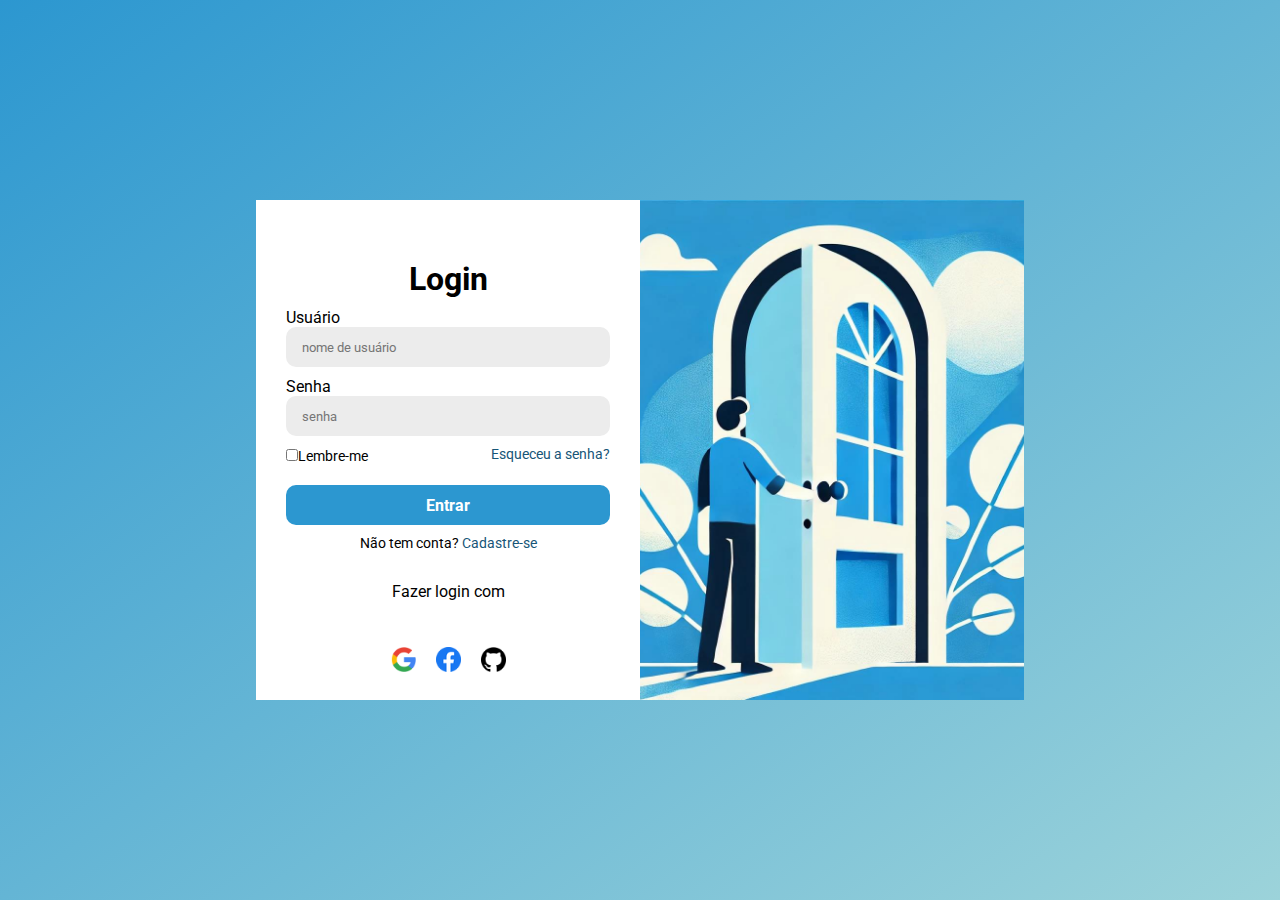
==== index.html @ 5587870d "renomeando arquivo" ====
<!DOCTYPE html>
<html lang="pt-br">
<head>
    <meta charset="UTF-8">
    <meta name="viewport" content="width=device-width, initial-scale=1.0">
    <title>Login</title>
    <link rel="stylesheet" href="style/style.css">
    <link rel="stylesheet" href="style/resposividade.css">
</head>
<body>
    <main>
        <article class="container">
            <section id="imagem">
            
            </section>
            <section id="formulario">
                <h1>Login</h1>
                <form action="cadastro.php" method="post" autocomplete="on">
                    <div class="campo">
                        <label for="user">Usuário</label><br>
                        <input type="text" name="user" id="user" placeholder="nome de usuário" autocomplete="username">
                    </div>
                    <div class="campo">
                        <label for="senha">Senha</label><br>
                        <input type="password" name="senha" id="senha" placeholder="senha" autocomplete="current-password">
                    </div>
                    <div class="campo">
                        <input type="checkbox" name="lembre" id="lembre"><label for="lembre" id="nome">Lembre-me</label>
                        <a href="recuperar-senha.html" target="_self">Esqueceu a senha?</a>
                    </div>
                </form>
                <button class="botao">Entrar</button>
                <p class="cadastre-se">Não tem conta? <a href="cadastro.html" target="_self">Cadastre-se</a></p>
                <div class="links">
                    <p>Fazer login com</p>
                    <a href="#"><img src="image/google_icon-icons.com_62736.ico" alt="Google"></a>
                    <a href="#"><img src="image/facebook_logo_icon_147291.ico" alt="Facebook"></a>
                    <a href="#"><img src="image/github-logo_icon-icons.com_73546.ico" alt="GitHub"></a>
                </div>
            </section>
        </article>
    </main>
</body>
</html>
---- style/style.css ----
@charset "UTF-8";

/*Versão mobile first*/

@import url('https://fonts.googleapis.com/css2?family=Roboto:ital,wght@0,100;0,300;0,400;0,500;0,700;0,900;1,100;1,300;1,400;1,500;1,700;1,900&display=swap');

:root {
    --primary: #2C97D0;
    --primary01: #165577;
    --primary02: #39BAFE;
    --primary03: #9CD3DA;
}

* {
    font-family: "Roboto", serif;
    margin: 0px;
    padding: 0px;
    box-sizing: border-box;
}

body {
    background-color: var(--primary);
    width: 100vw;
    height: 100vh;
}

main {
    width: 100vw;
    height: 100vh;
    position: relative;
}

.container {
    background-color: var(--primary); 
    width: 100%;
    height: 100%;

    position: absolute;
    top: 50%;
    left: 50%;
    transform: translate(-50%, -50%);
    transition: width 0.2s ease, height 0.2s ease;
}

section#imagem {
    background: var(--primary03) url(../image/imagem-login.jpg) no-repeat center center;
    background-size: cover;
    width: 100%;
    height: 30%;
}

section#formulario {
    background-color: white;
    width: 100%;
    height: 70%;
    padding: 30px;
    border-top-left-radius: 40px;
}

#formulario h1 {
    text-align: center;
    font-size: 2em;
}

#formulario p {
    text-align: center;
    margin-bottom: 30px;
}

.campo {
    margin: 10px 0px;
}

.campo input {
    background-color: #ECECEC;
    width: 100%;
    height: 40px;
    padding-left: 16px;
    border: none;
    border-radius: 10px;
}

.campo input:focus-within {
    background-color: white;
}

.campo input[type=checkbox] {
    height: 12px;
    width: 12px;
}

.campo #nome {
    font-size: 0.9em;
}

.campo a {
    color: var(--primary01);
    text-decoration: none;
    font-size: 0.9em;
    float: right;
}

.botao {
    background-color: var(--primary);
    color: white;
    font-weight: bold;
    font-size: 1em;
    width: 100%;
    height: 40px;
    margin-top: 10px;
    border: none;
    border-radius: 10px;
    transition: 100ms ease;
    cursor: pointer;
}

.botao-voltar {
    background-color: white;
    color: var(--primary);
    font-weight: bold;
    font-size: 1em;
    width: 100%;
    height: 40px;
    border: 2px solid var(--primary);
    border-radius: 10px;
    margin-top: 10px;
    transition: 100ms ease;
    cursor: pointer;
}

.botao:hover, .botao-voltar:hover {
    background-color: var(--primary01);
    color: white;
    border: none;
}

.botao:active, .botao-voltar:active {
    background-color: #113E56;
}

.cadastre-se, .fazer-login {
    font-size: 0.9em;
    margin: 10px 0px 20px 0px;
}

.cadastre-se a, .fazer-login a {
    color: var(--primary01);
    text-decoration: none;
}

.fazer-login {
    text-align: center;
}

.links {
    text-align: center;
}

.links p {
    text-align: center;
    margin-top: 10px;
}

.links img {
    height: 25px;
    margin: 16px 8px;
}
---- style/resposividade.css ----
@charset "UTF-8";

/*Tela médias*/
@media screen and (min-width: 768px) and (max-width: 992px) {
    body {
        background-image: linear-gradient(to top left, #9CD3DA, #2C97D0);
    }
    
    .container {
        width: 80%;
        height: 500px;
    }

    section#imagem {
        float: left;
        width: 40%;
        height: 100%;
    }

    section#formulario {
        float: right;
        width: 60%;
        height: 100%;
        padding: 30px;
        border-top-left-radius: 0px;
    }

    #formulario h1 {
        margin-bottom: 30px;
    }
}

/*telas grandes*/
@media screen and (min-width: 992px) {
    body {
        background-image: linear-gradient(to top left, #9CD3DA, #2C97D0);
    }

    .container {
        width: 60%;
        height: 500px;
    }

    section#imagem {
        float: right;
        width: 50%;
        height: 100%;
    }

    section#formulario {
        float: left;
        width: 50%;
        height: 100%;
        padding: 30px;
        border-top-left-radius: 0px;
    }

    #formulario h1 {
        margin-top: 30px;
    }
}
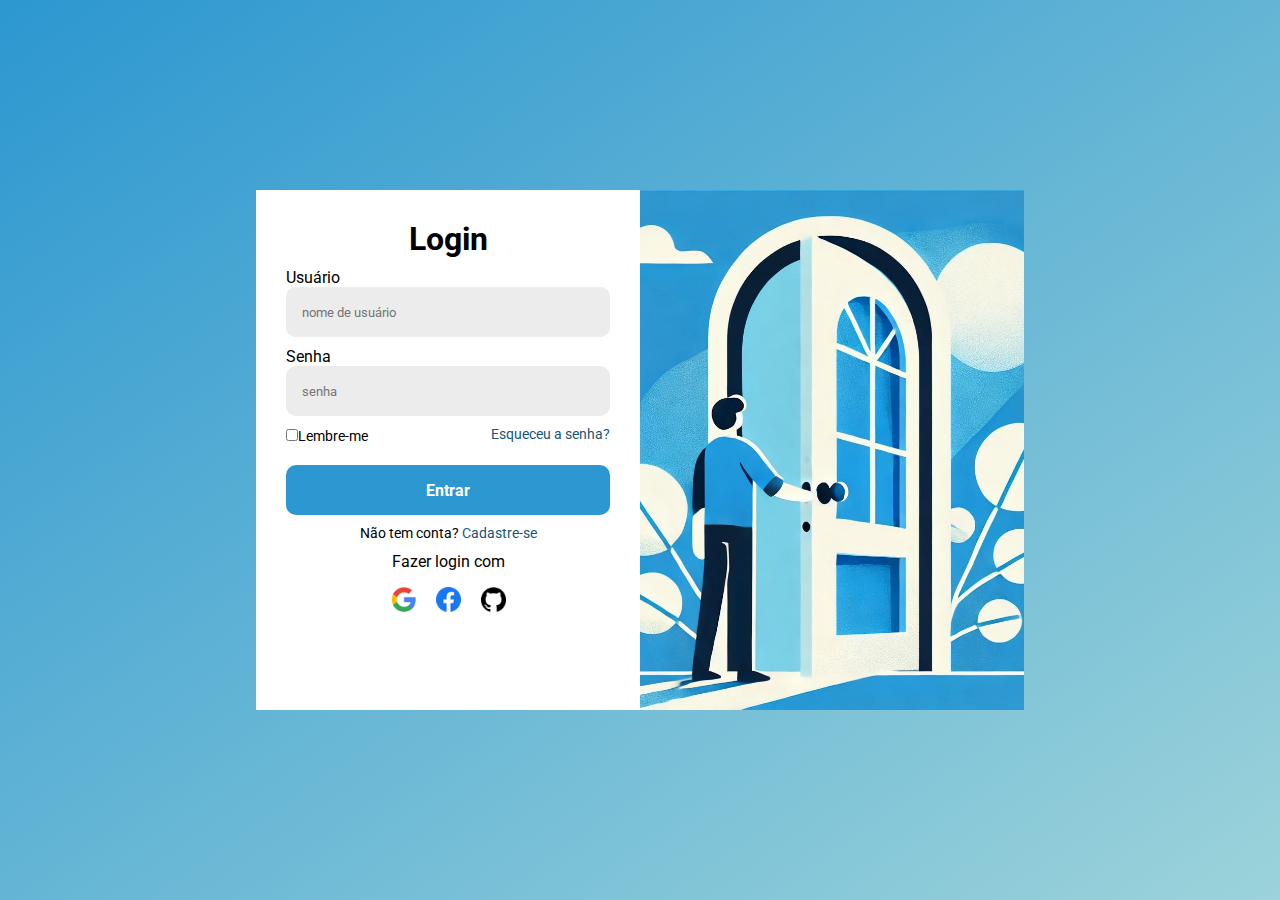
==== commit b667bdf3: "ajustes" ====
--- a/index.html
+++ b/index.html
@@ -25,7 +25,7 @@
                         <input type="password" name="senha" id="senha" placeholder="senha" autocomplete="current-password">
                     </div>
                     <div class="campo">
-                        <input type="checkbox" name="lembre" id="lembre"><label for="lembre" id="nome">Lembre-me</label>
+                        <input type="checkbox" name="lembre" id="lembre"><label for="lembre" id="lembre-me">Lembre-me</label>
                         <a href="recuperar-senha.html" target="_self">Esqueceu a senha?</a>
                     </div>
                 </form>
--- a/style/style.css
+++ b/style/style.css
@@ -46,14 +46,14 @@
     background: var(--primary03) url(../image/imagem-login.jpg) no-repeat center center;
     background-size: cover;
     width: 100%;
-    height: 30%;
+    height: 25%;
 }
 
 section#formulario {
     background-color: white;
     width: 100%;
-    height: 70%;
-    padding: 30px;
+    height: 75%;
+    padding: 10px 30px;
     border-top-left-radius: 40px;
 }
 
@@ -64,7 +64,6 @@
 
 #formulario p {
     text-align: center;
-    margin-bottom: 30px;
 }
 
 .campo {
@@ -74,7 +73,7 @@
 .campo input {
     background-color: #ECECEC;
     width: 100%;
-    height: 40px;
+    height: 50px;
     padding-left: 16px;
     border: none;
     border-radius: 10px;
@@ -89,7 +88,7 @@
     width: 12px;
 }
 
-.campo #nome {
+.campo #lembre-me {
     font-size: 0.9em;
 }
 
@@ -106,7 +105,7 @@
     font-weight: bold;
     font-size: 1em;
     width: 100%;
-    height: 40px;
+    height: 50px;
     margin-top: 10px;
     border: none;
     border-radius: 10px;
@@ -120,7 +119,7 @@
     font-weight: bold;
     font-size: 1em;
     width: 100%;
-    height: 40px;
+    height: 60px;
     border: 2px solid var(--primary);
     border-radius: 10px;
     margin-top: 10px;
@@ -140,7 +139,7 @@
 
 .cadastre-se, .fazer-login {
     font-size: 0.9em;
-    margin: 10px 0px 20px 0px;
+    margin: 10px 0px 10px 0px;
 }
 
 .cadastre-se a, .fazer-login a {
@@ -156,11 +155,6 @@
     text-align: center;
 }
 
-.links p {
-    text-align: center;
-    margin-top: 10px;
-}
-
 .links img {
     height: 25px;
     margin: 16px 8px;
--- a/style/resposividade.css
+++ b/style/resposividade.css
@@ -8,7 +8,7 @@
     
     .container {
         width: 80%;
-        height: 500px;
+        height: 520px;
     }
 
     section#imagem {
@@ -25,8 +25,16 @@
         border-top-left-radius: 0px;
     }
 
+    .campo input {
+        height: 50px;
+    }
+
     #formulario h1 {
         margin-bottom: 30px;
+    }
+
+    .botao {
+        height: 50px;
     }
 }
 
@@ -38,7 +46,7 @@
 
     .container {
         width: 60%;
-        height: 500px;
+        height: 520px;
     }
 
     section#imagem {
@@ -55,7 +63,11 @@
         border-top-left-radius: 0px;
     }
 
-    #formulario h1 {
-        margin-top: 30px;
+    .campo input {
+        height: 50px;
+    }
+
+    .botao {
+        height: 50px;
     }
 }